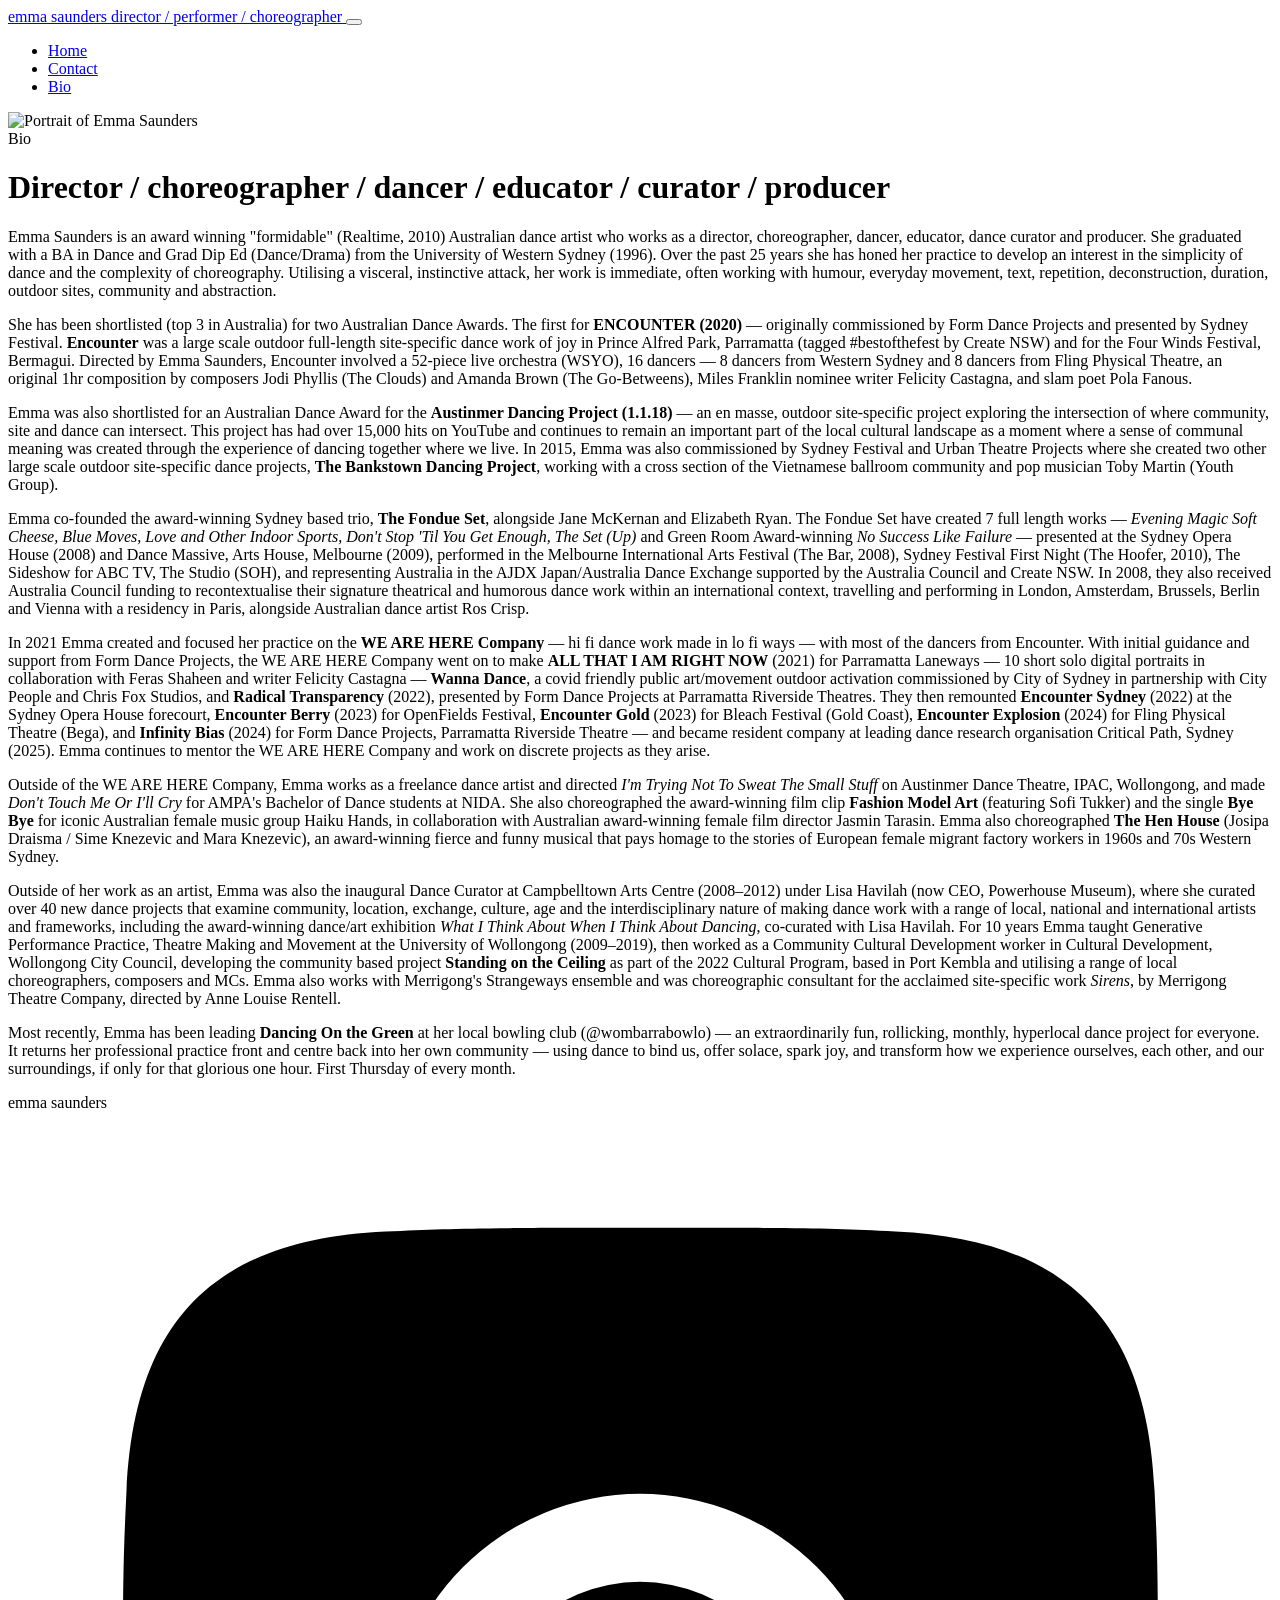
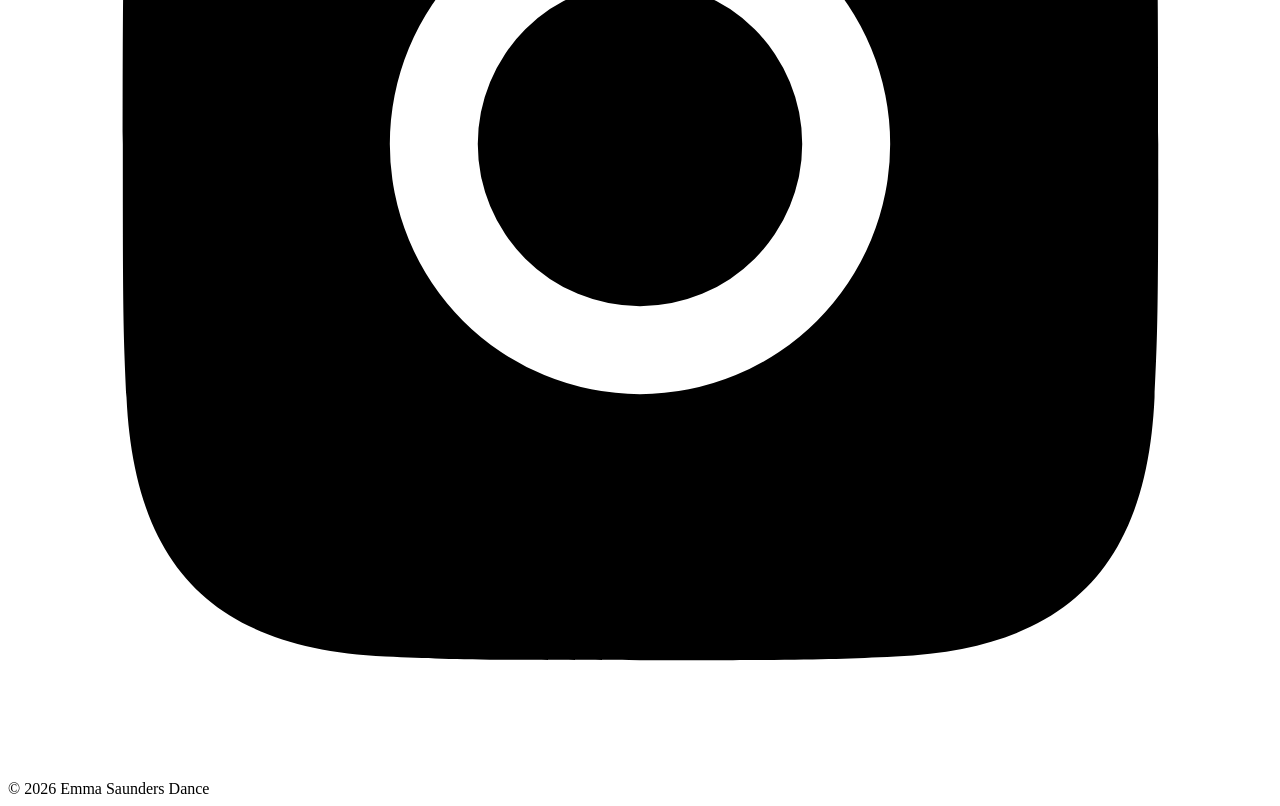
==== bio.html @ 8b72d186 "Add files via upload" ====
<!DOCTYPE html>
<html lang="en">
<head>
<meta charset="UTF-8">
<meta name="viewport" content="width=device-width, initial-scale=1.0">
<title>Bio — Emma Saunders Dance</title>
<meta name="description" content="Emma Saunders is an award-winning Australian dance artist working as a director, choreographer, dancer, educator, dance curator and producer.">
<meta property="og:type" content="website">
<meta property="og:title" content="Bio — Emma Saunders Dance">
<link rel="preconnect" href="https://fonts.googleapis.com">
<link rel="preconnect" href="https://fonts.gstatic.com" crossorigin>
<link href="https://fonts.googleapis.com/css2?family=Fraunces:opsz,wght@9..144,400;9..144,500;9..144,600&family=Work+Sans:wght@400;500;600&display=swap" rel="stylesheet">
<link rel="stylesheet" href="css/style.css">
</head>
<body>

<header class="site-header">
  <div class="wrap">
    <a class="brand" href="index.html">
      <span class="wordmark">emma saunders</span>
      <span class="role">director / performer / choreographer</span>
    </a>
    <button class="nav-toggle" aria-label="Toggle menu" aria-expanded="false">
      <span></span><span></span><span></span>
    </button>
    <nav class="main-nav">
      <ul>
        <li><a href="index.html">Home</a></li>
        <li><a href="contact.html">Contact</a></li>
        <li><a href="bio.html" aria-current="page">Bio</a></li>
      </ul>
    </nav>
  </div>
</header>

<div class="wrap">
  <div class="bio-hero">
    <img src="images/emma-headshot.jpg" alt="Portrait of Emma Saunders">
    <div>
      <span class="eyebrow">Bio</span>
      <h1>Director / choreographer / dancer / educator / curator / producer</h1>
    </div>
  </div>
</div>

<section class="tight">
  <div class="wrap">
    <div class="bio-body">
      <p>Emma Saunders is an award winning "formidable" (Realtime, 2010) Australian dance artist who works as a director, choreographer, dancer, educator, dance curator and producer. She graduated with a BA in Dance and Grad Dip Ed (Dance/Drama) from the University of Western Sydney (1996). Over the past 25 years she has honed her practice to develop an interest in the simplicity of dance and the complexity of choreography. Utilising a visceral, instinctive attack, her work is immediate, often working with humour, everyday movement, text, repetition, deconstruction, duration, outdoor sites, community and abstraction.</p>

      <p>She has been shortlisted (top 3 in Australia) for two Australian Dance Awards. The first for <strong>ENCOUNTER (2020)</strong> — originally commissioned by Form Dance Projects and presented by Sydney Festival. <strong>Encounter</strong> was a large scale outdoor full-length site-specific dance work of joy in Prince Alfred Park, Parramatta (tagged #bestofthefest by Create NSW) and for the Four Winds Festival, Bermagui. Directed by Emma Saunders, Encounter involved a 52-piece live orchestra (WSYO), 16 dancers — 8 dancers from Western Sydney and 8 dancers from Fling Physical Theatre, an original 1hr composition by composers Jodi Phyllis (The Clouds) and Amanda Brown (The Go-Betweens), Miles Franklin nominee writer Felicity Castagna, and slam poet Pola Fanous.</p>

      <p>Emma was also shortlisted for an Australian Dance Award for the <strong>Austinmer Dancing Project (1.1.18)</strong> — an en masse, outdoor site-specific project exploring the intersection of where community, site and dance can intersect. This project has had over 15,000 hits on YouTube and continues to remain an important part of the local cultural landscape as a moment where a sense of communal meaning was created through the experience of dancing together where we live. In 2015, Emma was also commissioned by Sydney Festival and Urban Theatre Projects where she created two other large scale outdoor site-specific dance projects, <strong>The Bankstown Dancing Project</strong>, working with a cross section of the Vietnamese ballroom community and pop musician Toby Martin (Youth Group).</p>

      <p>Emma co-founded the award-winning Sydney based trio, <strong>The Fondue Set</strong>, alongside Jane McKernan and Elizabeth Ryan. The Fondue Set have created 7 full length works — <em>Evening Magic Soft Cheese, Blue Moves, Love and Other Indoor Sports, Don't Stop 'Til You Get Enough, The Set (Up)</em> and Green Room Award-winning <em>No Success Like Failure</em> — presented at the Sydney Opera House (2008) and Dance Massive, Arts House, Melbourne (2009), performed in the Melbourne International Arts Festival (The Bar, 2008), Sydney Festival First Night (The Hoofer, 2010), The Sideshow for ABC TV, The Studio (SOH), and representing Australia in the AJDX Japan/Australia Dance Exchange supported by the Australia Council and Create NSW. In 2008, they also received Australia Council funding to recontextualise their signature theatrical and humorous dance work within an international context, travelling and performing in London, Amsterdam, Brussels, Berlin and Vienna with a residency in Paris, alongside Australian dance artist Ros Crisp.</p>

      <p>In 2021 Emma created and focused her practice on the <strong>WE ARE HERE Company</strong> — hi fi dance work made in lo fi ways — with most of the dancers from Encounter. With initial guidance and support from Form Dance Projects, the WE ARE HERE Company went on to make <strong>ALL THAT I AM RIGHT NOW</strong> (2021) for Parramatta Laneways — 10 short solo digital portraits in collaboration with Feras Shaheen and writer Felicity Castagna — <strong>Wanna Dance</strong>, a covid friendly public art/movement outdoor activation commissioned by City of Sydney in partnership with City People and Chris Fox Studios, and <strong>Radical Transparency</strong> (2022), presented by Form Dance Projects at Parramatta Riverside Theatres. They then remounted <strong>Encounter Sydney</strong> (2022) at the Sydney Opera House forecourt, <strong>Encounter Berry</strong> (2023) for OpenFields Festival, <strong>Encounter Gold</strong> (2023) for Bleach Festival (Gold Coast), <strong>Encounter Explosion</strong> (2024) for Fling Physical Theatre (Bega), and <strong>Infinity Bias</strong> (2024) for Form Dance Projects, Parramatta Riverside Theatre — and became resident company at leading dance research organisation Critical Path, Sydney (2025). Emma continues to mentor the WE ARE HERE Company and work on discrete projects as they arise.</p>

      <p>Outside of the WE ARE HERE Company, Emma works as a freelance dance artist and directed <em>I'm Trying Not To Sweat The Small Stuff</em> on Austinmer Dance Theatre, IPAC, Wollongong, and made <em>Don't Touch Me Or I'll Cry</em> for AMPA's Bachelor of Dance students at NIDA. She also choreographed the award-winning film clip <strong>Fashion Model Art</strong> (featuring Sofi Tukker) and the single <strong>Bye Bye</strong> for iconic Australian female music group Haiku Hands, in collaboration with Australian award-winning female film director Jasmin Tarasin. Emma also choreographed <strong>The Hen House</strong> (Josipa Draisma / Sime Knezevic and Mara Knezevic), an award-winning fierce and funny musical that pays homage to the stories of European female migrant factory workers in 1960s and 70s Western Sydney.</p>

      <p>Outside of her work as an artist, Emma was also the inaugural Dance Curator at Campbelltown Arts Centre (2008–2012) under Lisa Havilah (now CEO, Powerhouse Museum), where she curated over 40 new dance projects that examine community, location, exchange, culture, age and the interdisciplinary nature of making dance work with a range of local, national and international artists and frameworks, including the award-winning dance/art exhibition <em>What I Think About When I Think About Dancing</em>, co-curated with Lisa Havilah. For 10 years Emma taught Generative Performance Practice, Theatre Making and Movement at the University of Wollongong (2009–2019), then worked as a Community Cultural Development worker in Cultural Development, Wollongong City Council, developing the community based project <strong>Standing on the Ceiling</strong> as part of the 2022 Cultural Program, based in Port Kembla and utilising a range of local choreographers, composers and MCs. Emma also works with Merrigong's Strangeways ensemble and was choreographic consultant for the acclaimed site-specific work <em>Sirens</em>, by Merrigong Theatre Company, directed by Anne Louise Rentell.</p>

      <p>Most recently, Emma has been leading <strong>Dancing On the Green</strong> at her local bowling club (@wombarrabowlo) — an extraordinarily fun, rollicking, monthly, hyperlocal dance project for everyone. It returns her professional practice front and centre back into her own community — using dance to bind us, offer solace, spark joy, and transform how we experience ourselves, each other, and our surroundings, if only for that glorious one hour. First Thursday of every month.</p>
    </div>
  </div>
</section>

<footer class="site-footer">
  <div class="wrap">
    <span class="wordmark">emma saunders</span>
    <div class="footer-social">
      <a href="https://www.instagram.com/emmasaundersemma/" target="_blank" rel="noopener" aria-label="Instagram">
        <svg viewBox="0 0 24 24"><path d="M12 2.2c3.2 0 3.6 0 4.85.07 3.25.15 4.77 1.69 4.92 4.92.06 1.25.07 1.63.07 4.81 0 3.19-.01 3.56-.07 4.81-.15 3.23-1.66 4.77-4.92 4.92-1.25.06-1.62.07-4.85.07-3.2 0-3.58-.01-4.83-.07-3.26-.15-4.77-1.7-4.92-4.92-.06-1.25-.07-1.62-.07-4.81 0-3.18.01-3.56.07-4.81.15-3.23 1.66-4.77 4.92-4.92C8.42 2.21 8.8 2.2 12 2.2Zm0 5.05a4.75 4.75 0 1 0 0 9.5 4.75 4.75 0 0 0 0-9.5Zm0 7.83a3.08 3.08 0 1 1 0-6.16 3.08 3.08 0 0 1 0 6.16Zm5.9-8.02a1.11 1.11 0 1 1-2.22 0 1.11 1.11 0 0 1 2.22 0Z"/></svg>
      </a>
    </div>
    <span class="fine-print">© <span id="year"></span> Emma Saunders Dance</span>
  </div>
</footer>

<script src="js/script.js"></script>
<script>document.getElementById('year').textContent = new Date().getFullYear();</script>
</body>
</html>
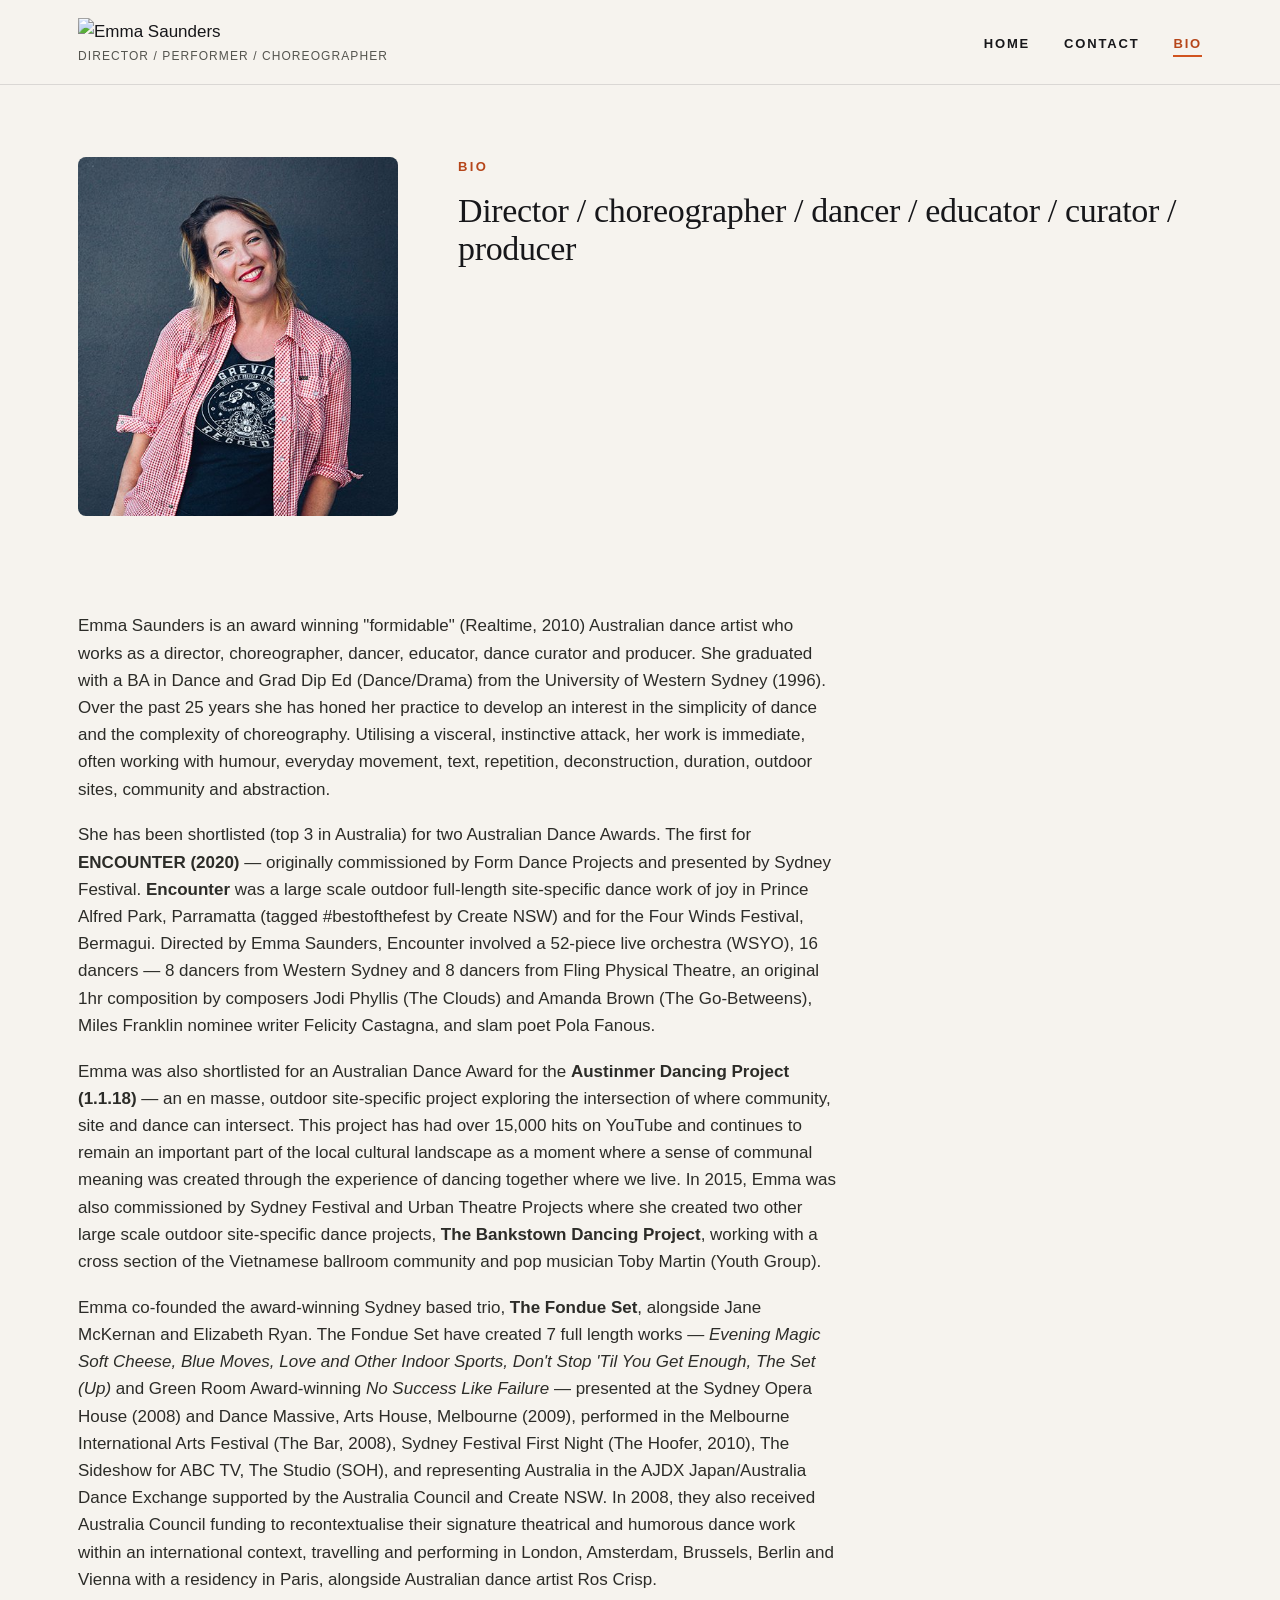
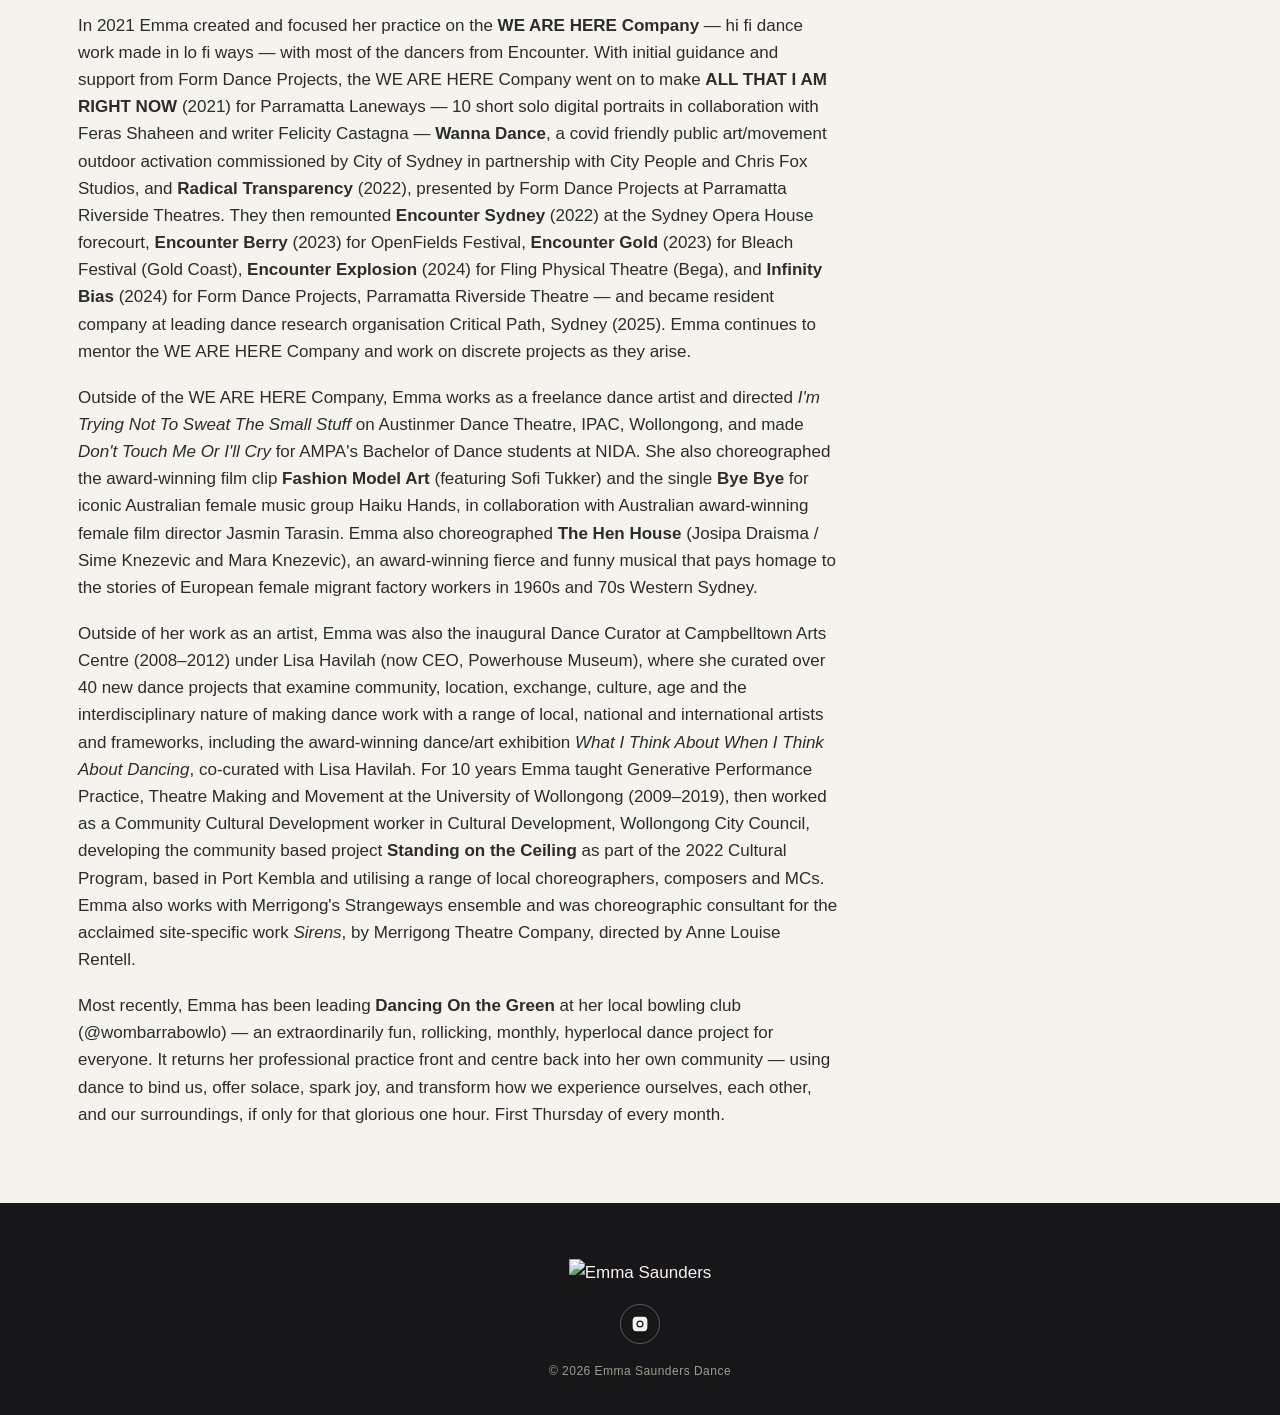
==== commit 207d1e9e: "Add files via upload" ====
--- a/bio.html
+++ b/bio.html
@@ -17,7 +17,7 @@
 <header class="site-header">
   <div class="wrap">
     <a class="brand" href="index.html">
-      <span class="wordmark">emma saunders</span>
+      <img class="logo-mark" src="images/logo.jpg" alt="Emma Saunders">
       <span class="role">director / performer / choreographer</span>
     </a>
     <button class="nav-toggle" aria-label="Toggle menu" aria-expanded="false">
@@ -67,7 +67,7 @@
 
 <footer class="site-footer">
   <div class="wrap">
-    <span class="wordmark">emma saunders</span>
+    <img class="footer-logo" src="images/logo.jpg" alt="Emma Saunders">
     <div class="footer-social">
       <a href="https://www.instagram.com/emmasaundersemma/" target="_blank" rel="noopener" aria-label="Instagram">
         <svg viewBox="0 0 24 24"><path d="M12 2.2c3.2 0 3.6 0 4.85.07 3.25.15 4.77 1.69 4.92 4.92.06 1.25.07 1.63.07 4.81 0 3.19-.01 3.56-.07 4.81-.15 3.23-1.66 4.77-4.92 4.92-1.25.06-1.62.07-4.85.07-3.2 0-3.58-.01-4.83-.07-3.26-.15-4.77-1.7-4.92-4.92-.06-1.25-.07-1.62-.07-4.81 0-3.18.01-3.56.07-4.81.15-3.23 1.66-4.77 4.92-4.92C8.42 2.21 8.8 2.2 12 2.2Zm0 5.05a4.75 4.75 0 1 0 0 9.5 4.75 4.75 0 0 0 0-9.5Zm0 7.83a3.08 3.08 0 1 1 0-6.16 3.08 3.08 0 0 1 0 6.16Zm5.9-8.02a1.11 1.11 0 1 1-2.22 0 1.11 1.11 0 0 1 2.22 0Z"/></svg>
--- a/css/style.css
+++ b/css/style.css
@@ -0,0 +1,509 @@
+/* ============================================
+   Emma Saunders Dance — stylesheet
+   ============================================ */
+
+:root {
+  --ink: #17171a;
+  --paper: #f6f3ee;
+  --paper-dim: #ece7de;
+  --accent: #d1531f;
+  --accent-dim: #b6461a;
+  --line: rgba(23, 23, 26, 0.12);
+  --max: 1180px;
+  --font-display: "Fraunces", Georgia, serif;
+  --font-body: "Work Sans", Helvetica, Arial, sans-serif;
+}
+
+* { box-sizing: border-box; }
+
+html { scroll-behavior: smooth; }
+
+body {
+  margin: 0;
+  background: var(--paper);
+  color: var(--ink);
+  font-family: var(--font-body);
+  font-size: 17px;
+  line-height: 1.6;
+  -webkit-font-smoothing: antialiased;
+}
+
+img, video { max-width: 100%; display: block; }
+
+a { color: inherit; text-decoration: none; }
+
+.wrap {
+  max-width: var(--max);
+  margin: 0 auto;
+  padding: 0 28px;
+}
+
+.eyebrow {
+  font-family: var(--font-body);
+  font-size: 13px;
+  letter-spacing: 0.18em;
+  text-transform: uppercase;
+  color: var(--accent-dim);
+  font-weight: 600;
+  margin: 0 0 14px;
+  display: block;
+}
+
+h1, h2, h3 {
+  font-family: var(--font-display);
+  font-weight: 500;
+  line-height: 1.12;
+  margin: 0 0 0.5em;
+  letter-spacing: -0.01em;
+}
+
+p { margin: 0 0 1.1em; }
+
+.btn {
+  display: inline-flex;
+  align-items: center;
+  gap: 10px;
+  padding: 13px 28px;
+  border: 1px solid var(--ink);
+  border-radius: 999px;
+  font-size: 13px;
+  letter-spacing: 0.12em;
+  text-transform: uppercase;
+  font-weight: 600;
+  transition: background 0.2s ease, color 0.2s ease, border-color 0.2s ease;
+  background: transparent;
+  cursor: pointer;
+}
+.btn:hover { background: var(--ink); color: var(--paper); }
+
+.btn-solid {
+  background: var(--ink);
+  color: var(--paper);
+  border-color: var(--ink);
+}
+.btn-solid:hover { background: var(--accent); border-color: var(--accent); }
+
+/* ---------- header ---------- */
+
+.site-header {
+  position: sticky;
+  top: 0;
+  z-index: 50;
+  background: rgba(246, 243, 238, 0.98);
+  border-bottom: 1px solid var(--line);
+}
+
+.site-header .wrap {
+  display: flex;
+  align-items: center;
+  justify-content: space-between;
+  gap: 20px;
+  padding-top: 18px;
+  padding-bottom: 18px;
+}
+
+.brand {
+  display: flex;
+  flex-direction: column;
+  gap: 2px;
+}
+
+.brand .wordmark {
+  font-family: var(--font-display);
+  font-size: 26px;
+  letter-spacing: 0.01em;
+  text-transform: lowercase;
+}
+
+.brand .role {
+  font-size: 12px;
+  letter-spacing: 0.09em;
+  text-transform: uppercase;
+  color: #55554f;
+}
+
+.main-nav ul {
+  list-style: none;
+  display: flex;
+  gap: 34px;
+  margin: 0;
+  padding: 0;
+}
+
+.main-nav a {
+  font-size: 13px;
+  letter-spacing: 0.14em;
+  text-transform: uppercase;
+  font-weight: 600;
+  padding-bottom: 4px;
+  border-bottom: 2px solid transparent;
+  transition: border-color 0.2s ease, color 0.2s ease;
+}
+
+.main-nav a:hover,
+.main-nav a[aria-current="page"] {
+  border-color: var(--accent);
+  color: var(--accent-dim);
+}
+
+.nav-toggle {
+  display: none;
+  border: none;
+  background: none;
+  cursor: pointer;
+  padding: 6px;
+}
+.nav-toggle span {
+  display: block;
+  width: 24px;
+  height: 2px;
+  background: var(--ink);
+  margin: 5px 0;
+}
+
+/* ---------- hero video ---------- */
+
+.hero-video {
+  position: relative;
+  width: 100%;
+  height: 82vh;
+  min-height: 460px;
+  max-height: 820px;
+  overflow: hidden;
+  background: var(--ink);
+}
+
+.hero-video video,
+.hero-video img.fallback {
+  position: absolute;
+  inset: 0;
+  width: 100%;
+  height: 100%;
+  object-fit: cover;
+}
+
+.hero-video::after {
+  content: "";
+  position: absolute;
+  inset: 0;
+  background: linear-gradient(180deg, rgba(0,0,0,0.15) 0%, rgba(0,0,0,0.05) 40%, rgba(0,0,0,0.55) 100%);
+}
+
+.hero-caption {
+  position: absolute;
+  left: 0;
+  right: 0;
+  bottom: 0;
+  z-index: 2;
+  padding: 0 28px 44px;
+  color: #fff;
+}
+
+.hero-caption .wrap-inner {
+  max-width: var(--max);
+  margin: 0 auto;
+}
+
+.hero-caption h1 {
+  font-size: clamp(32px, 5vw, 58px);
+  color: #fff;
+  max-width: 720px;
+}
+
+/* ---------- generic section ---------- */
+
+section { padding: 88px 0; }
+section.tight { padding: 56px 0; }
+.section-alt { background: var(--paper-dim); }
+
+.section-head {
+  max-width: 720px;
+  margin-bottom: 44px;
+}
+
+.section-head h2 {
+  font-size: clamp(28px, 3.6vw, 42px);
+}
+
+.lede {
+  font-size: 20px;
+  color: #3a3a36;
+}
+
+/* ---------- photo gallery grid ---------- */
+
+.gallery-grid {
+  display: grid;
+  grid-template-columns: repeat(2, 1fr);
+  gap: 14px;
+}
+
+.gallery-grid img {
+  width: 100%;
+  height: 100%;
+  aspect-ratio: 4 / 3;
+  object-fit: cover;
+  border-radius: 4px;
+}
+
+.gallery-caption {
+  margin-top: 28px;
+  font-size: 15px;
+  color: #55554f;
+  max-width: 780px;
+}
+
+/* ---------- feature (video + text) rows ---------- */
+
+.feature-row {
+  display: grid;
+  grid-template-columns: 1.1fr 0.9fr;
+  gap: 60px;
+  align-items: center;
+}
+
+.feature-row.reverse { direction: rtl; }
+.feature-row.reverse > * { direction: ltr; }
+
+.feature-media {
+  position: relative;
+  border-radius: 6px;
+  overflow: hidden;
+  aspect-ratio: 16 / 9;
+  background: var(--ink);
+}
+
+.feature-media video,
+.feature-media img {
+  width: 100%;
+  height: 100%;
+  object-fit: cover;
+}
+
+.feature-text .credit {
+  display: block;
+  margin-top: 18px;
+  font-size: 13px;
+  color: #7a7a72;
+}
+
+.event-card {
+  background: var(--ink);
+  color: var(--paper);
+  border-radius: 6px;
+  padding: 40px;
+}
+
+.event-card .event-date {
+  font-family: var(--font-display);
+  font-size: 30px;
+  margin-bottom: 4px;
+}
+
+.event-card .event-meta {
+  font-size: 14px;
+  letter-spacing: 0.08em;
+  text-transform: uppercase;
+  color: #d8d3c6;
+  margin-bottom: 26px;
+}
+
+.event-card .btn { border-color: var(--paper); color: var(--paper); }
+.event-card .btn:hover { background: var(--paper); color: var(--ink); }
+
+/* ---------- project cards ---------- */
+
+.card-grid {
+  display: grid;
+  grid-template-columns: repeat(3, 1fr);
+  gap: 30px;
+}
+
+.project-card { display: block; }
+
+.project-card .thumb {
+  aspect-ratio: 4 / 5;
+  overflow: hidden;
+  border-radius: 6px;
+  margin-bottom: 18px;
+  background: var(--paper-dim);
+}
+
+.project-card .thumb img {
+  width: 100%;
+  height: 100%;
+  object-fit: cover;
+  transition: transform 0.5s ease;
+}
+
+.project-card:hover .thumb img { transform: scale(1.05); }
+
+.project-card h3 {
+  font-size: 21px;
+  margin-bottom: 4px;
+}
+
+.project-card .tag {
+  font-size: 12px;
+  letter-spacing: 0.1em;
+  text-transform: uppercase;
+  color: var(--accent-dim);
+}
+
+/* ---------- bio page ---------- */
+
+.bio-hero {
+  display: grid;
+  grid-template-columns: 320px 1fr;
+  gap: 60px;
+  align-items: start;
+  padding: 72px 0 40px;
+}
+
+.bio-hero img {
+  border-radius: 8px;
+  width: 100%;
+}
+
+.bio-body p { color: #2c2c28; }
+.bio-body { max-width: 760px; }
+
+/* ---------- contact ---------- */
+
+.contact-wrap {
+  display: grid;
+  grid-template-columns: 0.9fr 1.1fr;
+  gap: 70px;
+  padding: 72px 0 100px;
+}
+
+.contact-info h1 { font-size: clamp(34px, 4.5vw, 52px); }
+
+.contact-info .social {
+  margin-top: 30px;
+  display: inline-flex;
+  align-items: center;
+  gap: 10px;
+  font-size: 13px;
+  letter-spacing: 0.1em;
+  text-transform: uppercase;
+  font-weight: 600;
+  border-bottom: 2px solid var(--accent);
+  padding-bottom: 4px;
+}
+
+form.contact-form { display: grid; gap: 20px; }
+
+.form-row { display: grid; grid-template-columns: 1fr 1fr; gap: 20px; }
+
+.field { display: flex; flex-direction: column; gap: 8px; }
+
+.field label {
+  font-size: 12px;
+  letter-spacing: 0.1em;
+  text-transform: uppercase;
+  color: #55554f;
+  font-weight: 600;
+}
+
+.field input,
+.field textarea {
+  font-family: var(--font-body);
+  font-size: 16px;
+  padding: 14px 16px;
+  border: 1px solid var(--line);
+  border-radius: 4px;
+  background: #fff;
+  color: var(--ink);
+}
+
+.field input:focus,
+.field textarea:focus {
+  outline: none;
+  border-color: var(--accent);
+}
+
+.field textarea { resize: vertical; min-height: 140px; }
+
+.form-note {
+  font-size: 14px;
+  color: #6f6f68;
+  margin-top: -4px;
+}
+
+.form-status {
+  font-size: 14px;
+  margin-top: 6px;
+  display: none;
+}
+.form-status.visible { display: block; }
+.form-status.ok { color: #3f6b2f; }
+.form-status.err { color: var(--accent-dim); }
+
+/* ---------- footer ---------- */
+
+.site-footer {
+  background: var(--ink);
+  color: var(--paper);
+  padding: 56px 0 34px;
+  margin-top: 0;
+}
+
+.site-footer .wrap {
+  display: flex;
+  flex-direction: column;
+  align-items: center;
+  gap: 18px;
+  text-align: center;
+}
+
+.site-footer .wordmark {
+  font-family: var(--font-display);
+  font-size: 24px;
+  text-transform: lowercase;
+}
+
+.footer-social a {
+  display: inline-flex;
+  align-items: center;
+  justify-content: center;
+  width: 40px;
+  height: 40px;
+  border-radius: 50%;
+  border: 1px solid rgba(246,243,238,0.3);
+  transition: background 0.2s ease, border-color 0.2s ease;
+}
+.footer-social a:hover { background: var(--accent); border-color: var(--accent); }
+.footer-social svg { width: 18px; height: 18px; fill: var(--paper); }
+
+.site-footer .fine-print {
+  font-size: 12px;
+  color: #9c9c93;
+  letter-spacing: 0.04em;
+}
+
+/* ---------- responsive ---------- */
+
+@media (max-width: 900px) {
+  .feature-row { grid-template-columns: 1fr; gap: 30px; }
+  .card-grid { grid-template-columns: repeat(2, 1fr); }
+  .bio-hero { grid-template-columns: 1fr; }
+  .bio-hero img { max-width: 320px; }
+  .contact-wrap { grid-template-columns: 1fr; gap: 40px; padding-top: 48px; }
+}
+
+@media (max-width: 680px) {
+  .main-nav { position: fixed; inset: 68px 0 0 0; background: var(--paper); transform: translateY(-110%); transition: transform 0.25s ease; z-index: 40; overflow-y: auto; }
+  .main-nav.open { transform: translateY(0); }
+  .main-nav ul { flex-direction: column; gap: 0; padding: 20px 28px; }
+  .main-nav li { border-bottom: 1px solid var(--line); }
+  .main-nav a { display: block; padding: 18px 0; }
+  .nav-toggle { display: block; }
+
+  section { padding: 56px 0; }
+  .gallery-grid { grid-template-columns: 1fr; }
+  .card-grid { grid-template-columns: 1fr; }
+  .form-row { grid-template-columns: 1fr; }
+  .hero-video { height: 68vh; }
+  .event-card { padding: 28px; }
+}
